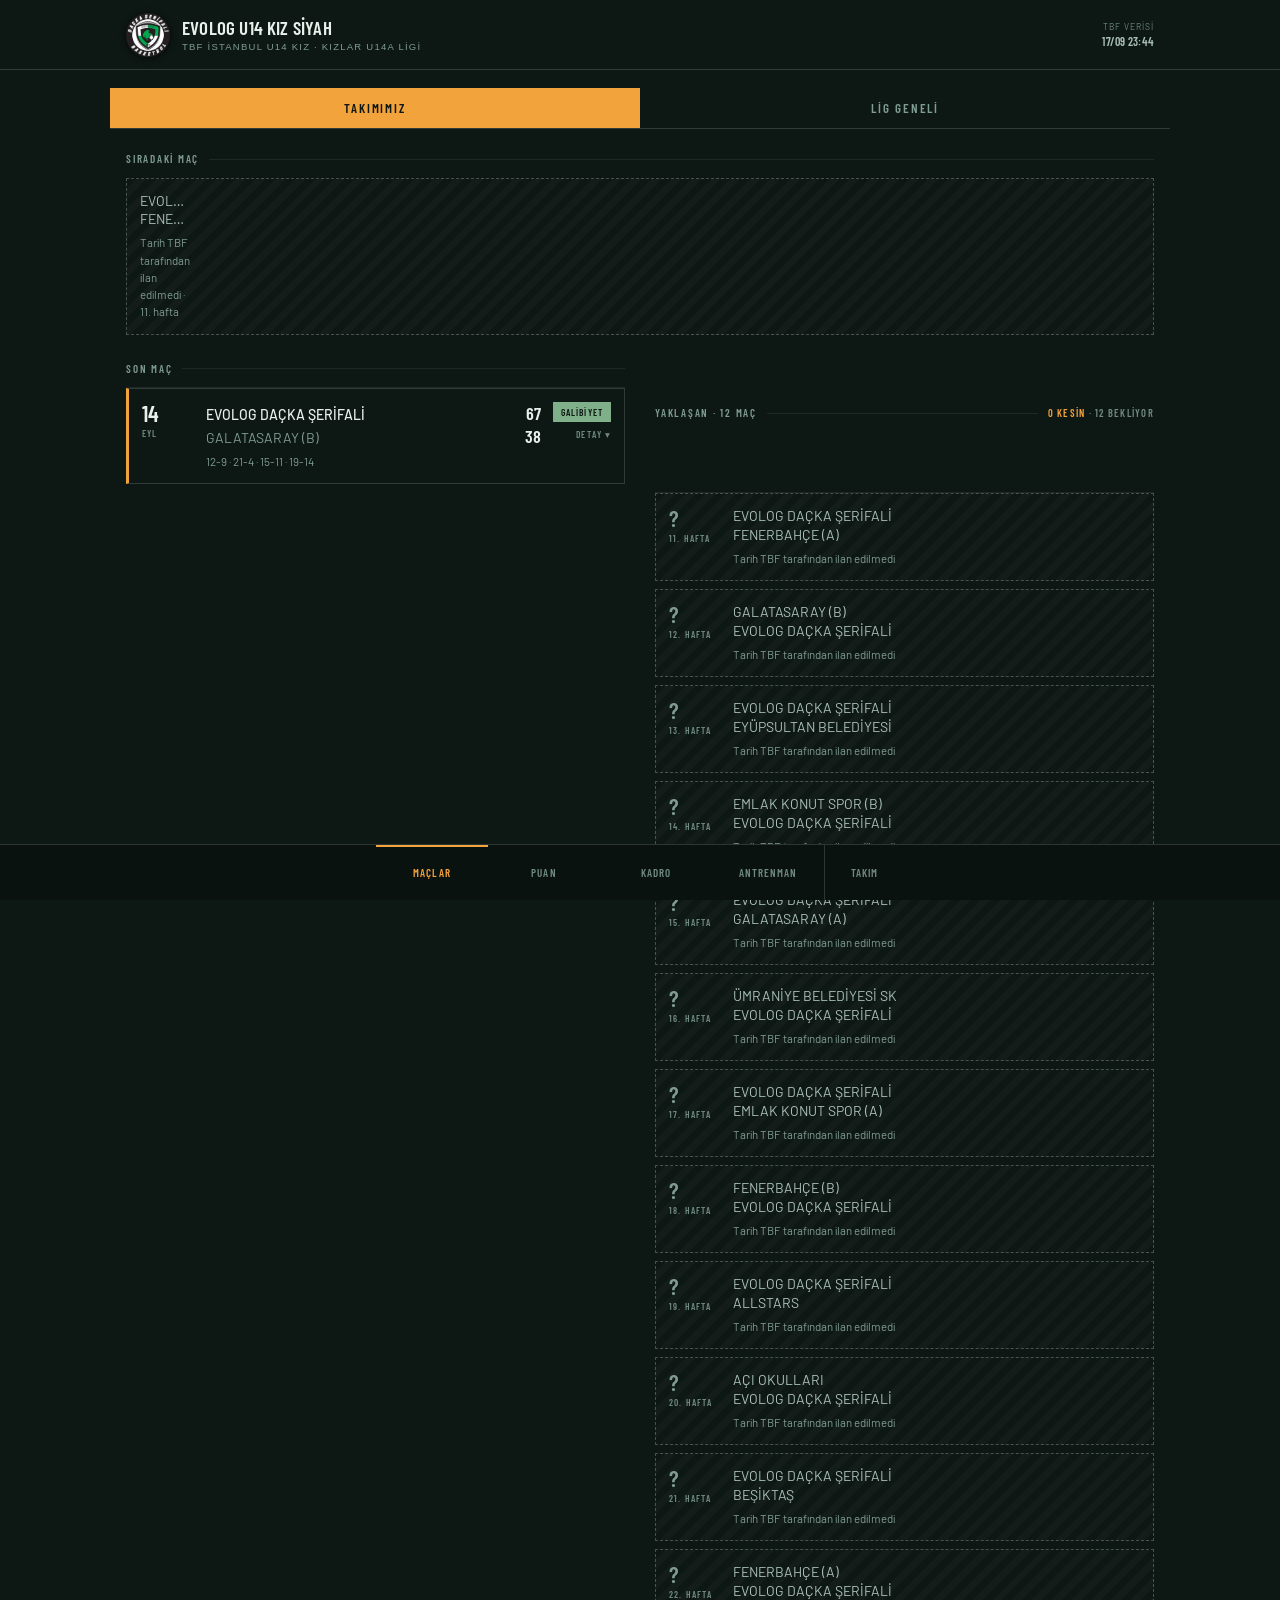
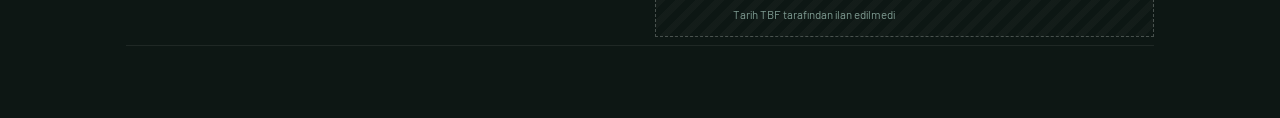
==== demo/index.html @ c8eca2b4 "Tasarim denemesi icin ayri demo kopyasi Yeni stil ana uygulamaya dokunmadan denensin diye /demo/ alt" ====
<!DOCTYPE html>
<html lang="tr">
<head>
<meta charset="UTF-8">
<meta name="robots" content="noindex, nofollow">
  <meta name="viewport" content="width=device-width, initial-scale=1, viewport-fit=cover">
<meta name="theme-color" content="#0f1e1c">
<meta name="description" content="Evolog U14 Kız Siyah Basketbol Takımı — kadro, fikstür, puan durumu ve antrenman programı">
<meta name="apple-mobile-web-app-capable" content="yes">
<meta name="apple-mobile-web-app-status-bar-style" content="black-translucent">
<meta name="apple-mobile-web-app-title" content="Evolog U14 Siyah">
<title>DEMO · Evolog U14 Kız Siyah</title>

<link rel="icon" href="../evolog/icon.svg" type="image/svg+xml">
<link rel="apple-touch-icon" href="../evolog/icon-192.png">
<link rel="preconnect" href="https://fonts.googleapis.com">
<link rel="preconnect" href="https://fonts.gstatic.com" crossorigin>
<link href="https://fonts.googleapis.com/css2?family=Barlow:wght@400;500;700&family=Barlow+Condensed:wght@400;600&display=swap" rel="stylesheet">
<link rel="stylesheet" href="styles.css">
</head>
<body>

<header class="topbar">
  <div class="wrap">
    <button type="button" class="home" id="homeBtn" aria-label="Başa dön">
      <img class="crest" src="../evolog/logo.png" alt="Evolog Şerifali Spor Kulübü" width="44" height="44">
      <span>
        <span class="h1" id="teamName">Evolog U14 Kız Siyah</span>
        <span class="sub" id="leagueLabel">TBF İstanbul U14 Kız</span>
      </span>
    </button>
    <div class="sync" id="syncBox"><span class="dot off"></span>yükleniyor</div>
  </div>
</header>

<main class="wrap">
  <section class="panel" id="panel-maclar" role="tabpanel" aria-labelledby="tab-maclar">
    <div id="matchNotice"></div>
    <div id="iosHint"></div>

    <div class="seg" role="tablist" aria-label="Maç görünümü">
      <button role="tab" id="seg-bizim" data-view="bizim" aria-selected="true">Takımımız</button>
      <button role="tab" id="seg-lig" data-view="lig" aria-selected="false">Lig geneli</button>
    </div>

    <div id="viewOurs">
      <div id="boardSlot"></div>

      <div class="sec" id="lastTitle" hidden></div>
      <div class="sheet" id="lastMatch"></div>

      <div class="sec" id="upcomingTitle"></div>
      <div class="sheet" id="upcomingList"></div>

      <div class="sec" id="prevTitle" hidden></div>
      <div class="sheet" id="playedList"></div>
    </div>

    <div id="viewLeague" hidden>
      <div id="leagueWeeks"></div>
    </div>
  </section>

  <section class="panel" id="panel-puan" role="tabpanel" aria-labelledby="tab-puan" hidden>
    <div id="standingsNotice"></div>
    <h2 class="label" id="standingsTitle" style="display:block;margin:16px 0 4px">Puan durumu</h2>
    <div id="standingsSlot"></div>
  </section>

  <section class="panel" id="panel-kadro" role="tabpanel" aria-labelledby="tab-kadro" hidden>
    <div id="rosterSlot"></div>
    <div class="sec"><span class="label">Teknik kadro</span><i class="hair"></i></div>
    <div id="staffSlot"></div>
  </section>

  <section class="panel" id="panel-antrenman" role="tabpanel" aria-labelledby="tab-antrenman" hidden>
    <div class="weekdays" id="weekStrip"></div>
    <div class="sec" id="weekTitle"></div>
    <div id="sessionsSlot"></div>
    <div id="nextTrainingSlot"></div>
    <div class="sec"><span class="label">Salonlar</span><i class="hair"></i></div>
    <div id="venuesSlot"></div>
  </section>

</main>

<div class="overlay" id="playerSheet" hidden></div>
<div class="overlay" id="ageSheet" hidden></div>

<!-- Antrenor paneli: uygulamanin icinde tam ekran. Icerik ayri bir sayfadan
     (yonetim.html) gelir; sifre kontrolu orada, sunucu tarafinda yapilir. -->
<div class="cpanel" id="coachPanel" hidden>
  <header class="ch">
    <strong id="coachTitle">Antrenör paneli</strong>
    <button class="pclose" id="coachClose" aria-label="Kapat">✕</button>
  </header>
  <div class="ctabs" id="coachTabs"></div>
  <iframe id="coachFrame" title="Antrenör paneli" src="about:blank"></iframe>
</div>

<div class="toast" id="toast" role="status" aria-live="polite" hidden></div>

<nav class="tabbar" role="tablist" aria-label="Bölümler">
  <button role="tab" id="tab-maclar" data-panel="maclar" aria-selected="true" aria-controls="panel-maclar">
    <svg viewBox="0 0 24 24" aria-hidden="true"><circle cx="12" cy="12" r="9"/><path d="M3 12h18M12 3v18M5.6 5.6c3.4 3 3.4 9.8 0 12.8M18.4 5.6c-3.4 3-3.4 9.8 0 12.8"/></svg>
    Maçlar
  </button>
  <button role="tab" id="tab-puan" data-panel="puan" aria-selected="false" aria-controls="panel-puan">
    <svg viewBox="0 0 24 24" aria-hidden="true"><path d="M4 20V10M10 20V4M16 20v-7M22 20H2"/></svg>
    Puan
  </button>
  <button role="tab" id="tab-kadro" data-panel="kadro" aria-selected="false" aria-controls="panel-kadro">
    <svg viewBox="0 0 24 24" aria-hidden="true"><path d="M9 3 4 5.5V10h3v11h10V10h3V5.5L15 3a3 3 0 0 1-6 0Z"/></svg>
    Kadro
  </button>
  <button role="tab" id="tab-antrenman" data-panel="antrenman" aria-selected="false" aria-controls="panel-antrenman">
    <svg viewBox="0 0 24 24" aria-hidden="true"><rect x="3" y="5" width="18" height="16" rx="1"/><path d="M3 10h18M8 3v4M16 3v4"/></svg>
    Antrenman
  </button>
  <button type="button" id="tab-takim" class="agetab" aria-haspopup="dialog" aria-expanded="false"
          aria-label="Takım ve ayarlar">
    <span class="agebadge" id="ageBadge">U14</span>
    Takım
  </button>
</nav>

<script>window.EVOLOG_DATA_PATH = "../data/";</script>
<script src="app.js"></script>
</body>
</html>
---- demo/styles.css ----
/* Evolog U14 Kız — saha kenarı skorbord arayüzü.
   Bilinçli olarak tek temalı: loş salonlarda okunacak, her zeminde aynı durur. */

:root {
  /* Tasarim degiskenleri — design_handoff_evolog_ui/tokens.css ile birebir.
     Eski adlar (--chalk, --ink-2 …) korundu ki markup degismeden gecis olsun. */

  /* Zemin */
  --ink:        #0d1714;   /* ekran zemini */
  --ink-raised: #0f1a17;   /* yarim sayfa / panel / kart */
  --ink-bar:    #0a1210;   /* alt sekme cubugu, kaydet cubugu */
  --ink-2:      #0f1a17;
  --ink-3:      #0f1a17;

  /* Metin */
  --paper:       #e8f0ec;
  --paper-2:     #a9c0b8;
  --muted:       #7f9c92;
  --muted-deep:  #6f8a81;
  --chalk:       #e8f0ec;
  --chalk-dim:   #a9c0b8;
  --chalk-faint: #7f9c92;

  /* Vurgu — sayfada tek bir ise yarar: kesin olan, aktif olan */
  --amber:      #f2a33c;
  --amber-wash: rgba(242,163,60,.14);
  --amber-line: rgba(242,163,60,.55);
  --amber-dim:  rgba(242,163,60,.14);

  /* Durum */
  --win:  #7fb08a;
  --loss: #d9714f;

  /* Cizgi */
  --line:      rgba(232,240,236,.16);
  --line-soft: rgba(232,240,236,.08);
  --line-dash: rgba(232,240,236,.26);
  --hatch: repeating-linear-gradient(135deg,
             transparent 0 7px, rgba(232,240,236,.028) 7px 14px);

  /* Tipografi */
  --display: "Barlow Condensed", "Arial Narrow", system-ui, sans-serif;
  --body:    "Barlow", system-ui, -apple-system, "Segoe UI", sans-serif;

  /* Olcu */
  --gutter:   16px;   /* ekran kenari, istisnasiz */
  --pad-card: 13px;
  --gap-row:  8px;
  --row-h:    44px;   /* dokunulabilir en kucuk yukseklik */
  --radius:   0;
  --edge:     3px;    /* kesin olayin sol amber seridi */
  --rail:     52px;   /* liste satirlarindaki tarih/forma sutunu */
  --tabbar:   56px;
  --safe-b: env(safe-area-inset-bottom, 0px);
  --safe-t: env(safe-area-inset-top, 0px);
}


* { margin: 0; padding: 0; box-sizing: border-box; -webkit-tap-highlight-color: transparent; }
html { -webkit-text-size-adjust: 100%; background: var(--ink); }

body {
  min-height: 100vh;
  background: var(--ink);
  color: var(--chalk);
  font-family: var(--body);
  font-size: 15px;
  line-height: 1.5;
  padding-bottom: calc(var(--tabbar) + var(--safe-b) + 16px);
  overscroll-behavior-y: contain;
}

:focus-visible { outline: 2px solid var(--amber); outline-offset: 2px; border-radius: 0; }

.wrap { max-width: 560px; margin: 0 auto; padding-inline: var(--gutter); }

/* ---------------------------------------------------------- üst bar */
.topbar {
  position: sticky; top: 0; z-index: 20;
  background: var(--ink);
  border-bottom: 1px solid var(--line);
  padding-block: 0;
}
.topbar .wrap {
  display: flex; align-items: center; gap: 12px;
  padding-top: calc(var(--safe-t) + 13px); padding-bottom: 12px;
}
.crest {
  width: 34px; height: 34px; flex: 0 0 34px; border-radius: 0;
  background: none; border: 1px solid rgba(232,240,236,.3);
  object-fit: contain;
}
.topbar h1 {
  font-family: var(--display); font-weight: 600; font-size: 19px;
  letter-spacing: .3px; line-height: 1.05; text-wrap: balance;
}
.topbar .sub {
  font-size: 9.5px; color: var(--muted); letter-spacing: .13em;
  text-transform: uppercase; margin-top: 4px;
  overflow: hidden; text-overflow: ellipsis; white-space: nowrap;
}
.sync {
  margin-left: auto; text-align: right; font-size: 8.5px; color: var(--muted-deep);
  letter-spacing: .12em; line-height: 1.4; white-space: nowrap; text-transform: uppercase;
}
.sync .stamp { font-family: var(--display); font-weight: 600; font-size: 14px;
  letter-spacing: .02em; color: var(--amber); text-transform: none; display: block; }
.sync .dot { display: none; }        /* tasarimda durum noktasi yok, damga yeterli */
.sync .stamp { font-family: var(--display); font-size: 12px; color: var(--chalk-dim); }
.dot { width: 6px; height: 6px; border-radius: 0; display: inline-block; margin-right: 4px; }
.dot.ok { background: var(--win); }
.dot.stale { background: var(--amber); }
.dot.off { background: var(--loss); }

/* ---------------------------------------------------------- genel */
main { padding-top: 18px; }
.panel[hidden] { display: none; }

.eyebrow {
  font-family: var(--display); font-weight: 500;
  font-size: 11px; letter-spacing: 1.6px; text-transform: uppercase;
  color: var(--chalk-faint); margin: 26px 0 10px;
  display: flex; align-items: center; gap: 10px;
}
.eyebrow::after { content: ""; flex: 1; height: 1px; background: var(--line-soft); }
main .panel > .eyebrow:first-of-type { margin-top: 4px; }

.icon { width: 13px; height: 13px; flex: 0 0 13px; stroke: currentColor; fill: none;
        stroke-width: 1.6; stroke-linecap: round; stroke-linejoin: round; vertical-align: -2px; }

.note {
  display: flex; gap: 10px; align-items: flex-start;
  border-left: 2px solid var(--amber); background: var(--amber-dim);
  padding: 11px 13px; font-size: 12.5px; line-height: 1.55;
  color: #f7ddb6; margin-bottom: 16px;
}
.note b { color: var(--amber); font-weight: 700; }
.note.bad { border-left-color: var(--loss); background: rgba(242,105,94,.1); color: #f8cdc9; }
.note.bad b { color: var(--loss); }
.note code { font-size: 11.5px; background: rgba(0,0,0,.28); padding: 1px 4px; border-radius: 0; }

.blank {
  color: var(--chalk-faint); font-size: 13px; padding: 26px 0;
  border-top: 1px solid var(--line-soft); border-bottom: 1px solid var(--line-soft);
  text-align: center;
}

/* ---------------------------------------------------------- skorbord */
.board {
  background: var(--ink-2); border: 1px solid var(--line);
  border-top: 2px solid var(--amber);
  padding: 15px 16px 16px;
}
.board .label {
  font-family: var(--display); font-size: 11px; letter-spacing: 1.7px;
  text-transform: uppercase; color: var(--amber);
}
.board-teams {
  display: grid; grid-template-columns: 1fr auto 1fr; gap: 10px;
  align-items: center; margin: 14px 0 4px;
}
.board-teams .tname {
  font-family: var(--display); font-weight: 600; font-size: 17px;
  line-height: 1.15; text-wrap: balance;
}
.board-teams .trole {
  font-size: 9.5px; letter-spacing: 1.2px; text-transform: uppercase;
  color: var(--chalk-faint); margin-top: 3px;
}
.board-teams .side.right { text-align: right; }
.board-teams .dash {
  font-family: var(--display); color: var(--chalk-faint); font-size: 13px; letter-spacing: 1px;
}
.board-meta {
  display: flex; flex-wrap: wrap; gap: 5px 16px; margin-top: 12px;
  font-size: 12.5px; color: var(--chalk-dim);
  padding-top: 12px; border-top: 1px solid var(--line-soft);
}
.board-meta span { display: inline-flex; align-items: center; gap: 6px; }

.clock { display: grid; grid-template-columns: repeat(4, 1fr); gap: 1px; margin-top: 14px;
         background: var(--line); border: 1px solid var(--line); }
.clock .seg { background: var(--ink); padding: 9px 2px 7px; text-align: center; }
.clock .n {
  font-family: var(--display); font-weight: 600; font-size: 25px; line-height: 1;
  font-variant-numeric: tabular-nums; display: block; color: var(--chalk);
}
.clock .u {
  font-size: 9px; letter-spacing: 1.2px; text-transform: uppercase;
  color: var(--chalk-faint); display: block; margin-top: 4px;
}
.clock.live .n { color: var(--amber); }

/* ---------------------------------------------------------- fikstür çizelgesi */
.sheet { border-top: 1px solid var(--line-soft); }
.fx { border-bottom: 1px solid var(--line-soft); }
.fx.ours { background: linear-gradient(90deg, var(--amber-dim), transparent 70%); box-shadow: inset 2px 0 0 var(--amber); }

.fx-head {
  display: grid; grid-template-columns: var(--rail) minmax(0, 1fr) auto;
  gap: 12px; align-items: start; width: 100%;
  background: none; border: 0; color: inherit; font: inherit; text-align: left;
  padding: 13px 4px 13px 0; cursor: pointer;
}
.fx-head[disabled] { cursor: default; }
.fx.ours .fx-head { padding-left: 10px; }

.fx-when { padding-top: 1px; }
.fx-when .dd {
  font-family: var(--display); font-weight: 600; font-size: 22px; line-height: 1;
  display: block; font-variant-numeric: tabular-nums;
}
.fx-when .mm {
  font-family: var(--display); font-size: 10px; letter-spacing: 1.4px;
  text-transform: uppercase; color: var(--chalk-faint); display: block; margin-top: 2px;
}
.fx-when .hh {
  font-size: 11.5px; color: var(--chalk-dim); display: block; margin-top: 5px;
  font-variant-numeric: tabular-nums;
}

.fx-team {
  display: flex; justify-content: space-between; align-items: baseline; gap: 10px;
  padding: 1px 0;
}
.fx-team .nm { overflow: hidden; text-overflow: ellipsis; white-space: nowrap; font-size: 14.5px; }
.fx-team .sc {
  font-family: var(--display); font-weight: 600; font-size: 17px;
  font-variant-numeric: tabular-nums; color: var(--chalk-dim);
}
.fx-team.won .nm { font-weight: 700; }
.fx-team.won .sc { color: var(--chalk); }
.fx-team.lost .nm, .fx-team.lost .sc { color: var(--chalk-faint); }
.fx-sub {
  font-size: 11.5px; color: var(--chalk-faint); margin-top: 6px;
  display: flex; align-items: center; gap: 6px; min-width: 0;
}
.fx-sub span { overflow: hidden; text-overflow: ellipsis; white-space: nowrap; min-width: 0; }

.tag {
  font-family: var(--display); font-size: 10px; letter-spacing: 1.1px;
  text-transform: uppercase; padding: 3px 7px; white-space: nowrap;
  border: 1px solid currentColor; display: inline-block;
}
.tag.w { color: var(--win); }
.tag.l { color: var(--loss); }
.tag.s { color: var(--chalk-faint); }
.caret { font-size: 10px; color: var(--chalk-faint); margin-top: 6px; text-align: right; }

/* maç detayı */
.fx-body { padding: 0 0 16px var(--rail); margin-left: 12px; }
.fx.ours .fx-body { padding-left: calc(var(--rail) + 10px); }
.periods { display: grid; grid-auto-flow: column; gap: 1px; background: var(--line);
           border: 1px solid var(--line); margin-bottom: 16px; }
.periods .p { background: var(--ink-2); padding: 7px 2px; text-align: center; }
.periods .pn { font-size: 9px; letter-spacing: 1px; color: var(--chalk-faint);
               display: block; text-transform: uppercase; }
.periods .ps { font-family: var(--display); font-size: 14px; font-variant-numeric: tabular-nums;
               display: block; margin-top: 2px; }

.box-title {
  font-family: var(--display); font-size: 11px; letter-spacing: 1.4px;
  text-transform: uppercase; color: var(--chalk-dim); margin-bottom: 7px;
}
.scroll { overflow-x: auto; -webkit-overflow-scrolling: touch; overscroll-behavior-x: contain;
  scrollbar-width: thin; scrollbar-color: var(--line) transparent; }
.scroll::-webkit-scrollbar { height: 6px; }
.scroll::-webkit-scrollbar-thumb { background: var(--line); border-radius: 0; }
.scroll::-webkit-scrollbar-track { background: transparent; }
table.box { width: 100%; border-collapse: collapse; font-size: 12.5px; }
table.box th {
  font-family: var(--display); font-size: 10px; letter-spacing: .8px; font-weight: 500;
  color: var(--chalk-faint); text-transform: uppercase;
  padding: 0 6px 6px; border-bottom: 1px solid var(--line); text-align: right;
}
table.box td { padding: 7px 6px; text-align: right; font-variant-numeric: tabular-nums;
               border-bottom: 1px solid var(--line-soft); white-space: nowrap; }
table.box th:first-child, table.box td:first-child { text-align: left; padding-left: 0;
  font-family: var(--display); font-size: 14px; color: var(--chalk-dim); width: 24px; }
table.box th:nth-child(2), table.box td:nth-child(2) { text-align: left; }
table.box td.pts { color: var(--amber); font-weight: 700; }
table.box + .box-title { margin-top: 18px; }

/* ---------------------------------------------------------- puan durumu */
table.tbl { width: 100%; border-collapse: collapse; font-size: 13.5px; }
table.tbl th {
  font-family: var(--display); font-size: 10px; letter-spacing: .9px; font-weight: 500;
  text-transform: uppercase; color: var(--chalk-faint);
  padding: 0 4px 8px; text-align: right; border-bottom: 1px solid var(--line);
}
table.tbl td { padding: 11px 4px; text-align: right; font-variant-numeric: tabular-nums;
               border-bottom: 1px solid var(--line-soft); }
table.tbl th:first-child, table.tbl td:first-child {
  text-align: left; width: 20px; padding-left: 0;
  font-family: var(--display); color: var(--chalk-faint);
}
table.tbl th:nth-child(2), table.tbl td:nth-child(2) {
  text-align: left; max-width: 40vw; overflow: hidden;
  text-overflow: ellipsis; white-space: nowrap;
}
table.tbl td:last-child { font-family: var(--display); font-size: 15px; padding-right: 0; }
table.tbl th:last-child { padding-right: 0; }
table.tbl tr.ours td { background: var(--amber-dim); font-weight: 700; }
table.tbl tr.ours td:first-child {
  box-shadow: inset 2px 0 0 var(--amber); color: var(--amber); padding-left: 9px;
}
table.tbl tr.ours td:last-child { color: var(--amber); }
.key { font-size: 11px; color: var(--chalk-faint); margin-top: 12px; line-height: 1.7; }

/* ---------------------------------------------------------- takım kağıdı */
.sheet .pl {
  display: grid; grid-template-columns: var(--rail) minmax(0, 1fr) auto;
  gap: 12px; align-items: center; padding: 12px 0;
  border-bottom: 1px solid var(--line-soft);
}
.sheet .ss {
  display: grid; grid-template-columns: minmax(0, 1fr) auto;
  gap: 12px; align-items: center; padding: 13px 0;
  border-bottom: 1px solid var(--line-soft);
}
.pl .no {
  font-family: var(--display); font-weight: 600; font-size: 24px;
  color: var(--amber); font-variant-numeric: tabular-nums; line-height: 1;
}
.pl .nm { font-size: 15px; }
.pl .meta { font-size: 11.5px; color: var(--chalk-faint); margin-top: 2px; }
.pl .yr { font-family: var(--display); font-size: 12px; color: var(--chalk-faint);
          letter-spacing: .5px; }

.ss .role { font-size: 10px; letter-spacing: 1.1px; text-transform: uppercase;
            color: var(--chalk-faint); font-family: var(--display); }
.ss .nm { font-size: 14.5px; margin-top: 2px; }
.ss a { color: var(--amber); text-decoration: none; font-family: var(--display);
        font-size: 11px; letter-spacing: 1.1px; text-transform: uppercase;
        border: 1px solid var(--amber); padding: 4px 9px; }

/* ---------------------------------------------------------- antrenman */
.ts { border-bottom: 1px solid var(--line-soft); display: grid;
      grid-template-columns: 74px minmax(0, 1fr); gap: 12px; padding: 13px 0; }
.ts > div { min-width: 0; }
.ts.today { background: linear-gradient(90deg, var(--amber-dim), transparent 70%);
            box-shadow: inset 2px 0 0 var(--amber); padding-left: 10px; }
.ts .dy { font-family: var(--display); font-size: 12.5px; letter-spacing: .4px;
          line-height: 1.2; color: var(--chalk-dim); }
.ts.today .dy { color: var(--amber); }
.ts .now { font-family: var(--display); font-size: 9.5px; letter-spacing: 1.2px;
           color: var(--amber); display: block; margin-top: 3px; }
.ts .tt { font-family: var(--display); font-weight: 500; font-size: 16px; letter-spacing: .2px; }
.ts .hr { font-size: 13px; color: var(--chalk); font-variant-numeric: tabular-nums; margin-top: 3px; }
.ts .wh { font-size: 11.5px; color: var(--chalk-faint); margin-top: 4px;
          display: flex; align-items: center; gap: 6px; flex-wrap: wrap; }
.ts .wh a { color: var(--amber); text-decoration: none; }

.venue { padding: 13px 0; border-bottom: 1px solid var(--line-soft); }
.venue .vn { font-family: var(--display); font-weight: 500; font-size: 15.5px; }
.venue .va { font-size: 12.5px; color: var(--chalk-faint); margin-top: 3px; }
.venue a { color: var(--amber); text-decoration: none; font-size: 12px;
           font-family: var(--display); letter-spacing: 1px; text-transform: uppercase;
           display: inline-block; margin-top: 7px; }

/* ---------------------------------------------------------- sekmeler */
.tabbar {
  position: fixed; left: 0; right: 0; bottom: 0; z-index: 30;
  height: calc(var(--tabbar) + var(--safe-b)); padding-bottom: var(--safe-b);
  display: grid; grid-template-columns: repeat(4, 1fr) 4.6rem;
  background: var(--ink-2); border-top: 1px solid var(--line);
}
/* Yas secici: cubugun sag ucunda, ayirici cizgiyle ayrilmis. */
.tabbar .agetab { border-left: 1px solid var(--line); }
.tabbar .agetab[aria-expanded="true"] { color: var(--amber); }
.agebadge {
  font-family: var(--display); font-size: 13px; font-weight: 600; letter-spacing: .5px;
  line-height: 1; color: var(--chalk); border: 1px solid var(--line);
  border-radius: 0; padding: 4px 9px; background: var(--ink-3);
}
.tabbar .agetab[aria-expanded="true"] .agebadge,
.tabbar .agetab:hover .agebadge { color: var(--amber); border-color: var(--amber); }
.tabbar button {
  background: none; border: 0; color: var(--muted-deep); font-family: var(--display);
  font-weight: 600; font-size: 11px; letter-spacing: .1em; text-transform: uppercase;
  display: flex; flex-direction: column; align-items: center; justify-content: center;
  gap: 5px; cursor: pointer; padding: 0; position: relative;
}
.tabbar button svg { display: none; }   /* tasarim: yalnizca etiket */
.tabbar button[aria-selected="true"] { color: var(--amber); }
.tabbar button[aria-selected="true"]::before {
  content: ""; position: absolute; top: 0; left: 0; right: 0; height: 2px; background: var(--amber);
}

footer { color: var(--chalk-faint); font-size: 11px; line-height: 1.75;
         padding: 26px 0 6px; border-top: 1px solid var(--line-soft); margin-top: 26px; }

@media (min-width: 560px) {
  .sheet .pl { grid-template-columns: var(--rail) minmax(0, 1fr) auto; }
}

@media (prefers-reduced-motion: reduce) {
  * { animation: none !important; transition: none !important; }
}

/* --- otomatik tazeleme bildirimi ------------------------------------- */
.toast{
  position:fixed; left:50%; bottom:calc(var(--tabbar) + var(--safe-b) + 14px);
  transform:translate(-50%, 12px);
  max-width:min(92vw, 30rem); padding:.7rem 1.05rem;
  background:var(--amber); color:#14110b;
  font-family:var(--body); font-size:.86rem; font-weight:700;
  letter-spacing:.01em; border-radius: 0;
  box-shadow:0 10px 30px rgb(0 0 0 / .45);
  opacity:0; pointer-events:none; z-index:60;
  transition:opacity .28s ease, transform .28s ease;
}
.toast.show{ opacity:1; transform:translate(-50%, 0); }
@media (prefers-reduced-motion:reduce){ .toast{ transition:none; } }

.adminlink{ margin:1.8rem 0 0; text-align:center; }
.adminlink a{ color:var(--chalk-faint); font-size:.78rem; letter-spacing:.04em; text-decoration:none;
  border-bottom:1px dotted var(--line); padding-bottom:1px; }
.adminlink a:hover{ color:var(--amber); border-color:var(--amber); }

/* ------------------------------------------- dar ekranda tablolar yana kayar
   Telefonda 9 sütun sıkışıp okunmaz hale geliyordu. Tabloya alt sınır genişlik
   verip kaydırılabilir yaptık; sıra ve takım sütunu sabit kalır ki hangi satıra
   baktığınız kaybolmasın. */
@media (max-width: 620px) {
  table.tbl { min-width: 31rem; }
  table.box { min-width: 33rem; }

  table.tbl th:nth-child(2), table.tbl td:nth-child(2) { max-width: 9.5rem; }

  table.tbl th:first-child,  table.tbl td:first-child,
  table.tbl th:nth-child(2), table.tbl td:nth-child(2) {
    position: sticky; background: var(--ink); z-index: 2;
  }
  table.tbl th:first-child,  table.tbl td:first-child  { left: 0; }
  table.tbl th:nth-child(2), table.tbl td:nth-child(2) { left: 20px; }

  /* Sabit sütunların bittiği yer belli olsun. */
  table.tbl th:nth-child(2)::after, table.tbl td:nth-child(2)::after {
    content: ""; position: absolute; inset: 0 0 0 auto; width: 1px; background: var(--line);
  }

  /* Sabit hücre saydam olamaz: kendi satırımızın vurgusu düz renge çevrildi. */
  table.tbl tr.ours td:first-child, table.tbl tr.ours td:nth-child(2) { background: #2c2f20; }
}

.swipe-hint { display: none; }
@media (max-width: 620px) {
  .swipe-hint { display: block; font-size: 11px; color: var(--chalk-faint); margin-top: 8px; }
}

/* ------------------------------------------------------- takım logoları */
.tm { display: inline-flex; align-items: center; gap: 8px; min-width: 0; }
.tm > span { overflow: hidden; text-overflow: ellipsis; white-space: nowrap; }
img.lg { width: 22px; height: 22px; object-fit: contain; flex: 0 0 auto;
  filter: drop-shadow(0 1px 2px rgb(0 0 0 / .5)); }
img.lg.big { width: 46px; height: 46px; margin-bottom: 8px; }
.fx-team .nm .tm { gap: 7px; }
.fx-team .nm img.lg { width: 19px; height: 19px; }

/* --------------------------------------------------- antrenman programı
   Salonda/serviste telefona bakılarak okunuyor: saat, gün ve salon iri ve
   kontrastlı. Aynı güne düşen birden fazla seans tek başlık altında. */
.tday { border: 1px solid var(--line-soft); border-radius: 0;
  background: var(--ink-2); margin-bottom: 12px; overflow: hidden; }
.tday.today { border-color: var(--amber); box-shadow: 0 0 0 1px var(--amber-dim); }

.tday-h { display: flex; align-items: baseline; gap: 10px;
  padding: 12px 14px; background: var(--ink-3); border-bottom: 1px solid var(--line-soft); }
.tday-n { font-family: var(--display); font-size: 19px; font-weight: 600;
  letter-spacing: .04em; text-transform: uppercase; color: var(--chalk); }
.tday-d { font-family: var(--display); font-size: 14px; color: var(--chalk-dim);
  letter-spacing: .06em; }
.tday-h .now { margin-left: auto; font-family: var(--display); font-size: 10px;
  letter-spacing: .14em; background: var(--amber); color: #14110b;
  padding: 3px 9px; border-radius: 0; }

.tslot { display: grid; grid-template-columns: 5.4rem minmax(0, 1fr);
  gap: 14px; padding: 14px 14px 14px 11px; border-top: 1px solid var(--line-soft);
  border-left: 3px solid var(--venue, var(--amber)); }
.tslot:first-of-type { border-top: 0; }
.tslot-t { font-family: var(--display); font-size: 27px; font-weight: 500;
  line-height: 1; color: var(--amber); font-variant-numeric: tabular-nums; }
.tslot-e { display: block; font-size: 14px; color: var(--chalk-faint); margin-top: 5px; }
.tslot-e::before { content: "→ "; }
.tslot-x { font-family: var(--display); font-size: 17px; letter-spacing: .03em;
  color: var(--chalk); margin-bottom: 5px; }
.tslot-v { display: flex; align-items: center; gap: 6px; flex-wrap: wrap;
  font-size: 15px; color: var(--chalk-dim); }
/* Salon adı kendi renginde bir rozet: hangi salon olduğu okumadan anlaşılsın. */
.vchip { font-family: var(--display); font-size: 14px; letter-spacing: .05em;
  text-transform: uppercase; color: var(--venue, var(--amber));
  border: 1px solid color-mix(in srgb, var(--venue, #f2a03d) 45%, transparent);
  background: color-mix(in srgb, var(--venue, #f2a03d) 13%, transparent);
  padding: 3px 10px; border-radius: 0; }
@supports not (color: color-mix(in srgb, red 50%, blue)) {
  .vchip { border-color: var(--line); background: var(--ink-3); }
}
.tslot-v a { color: var(--amber); font-size: 13px; text-decoration: none;
  border-bottom: 1px solid transparent; }
.tslot-v a:hover { border-color: var(--amber); }
.tslot-c { font-size: 13px; color: var(--chalk-faint); margin-top: 4px; }

@media (max-width: 380px) {
  .tslot { grid-template-columns: 4.6rem minmax(0, 1fr); gap: 11px; padding: 12px; }
  .tslot-t { font-size: 23px; }
}

/* yönetim ekranı: salon renk örneği */
.swatch { width: 14px; height: 14px; border-radius: 0; flex: 0 0 auto;
  border: 1px solid rgb(255 255 255 / .25); display: inline-block; }
.colorrow { display: flex; align-items: center; gap: .6rem; }
.colorrow span { font-size: .78rem; letter-spacing: .1em; text-transform: uppercase;
  color: var(--chalk-faint); }
.colorrow input[type=color] { width: 3.2rem; height: 2rem; padding: 2px; }

/* Başlıktaki kulüp arması (TBF'deki resmî logo). */
img.crest { width: 44px; height: 44px; object-fit: contain; border-radius: 0;
  background: none; border: 0; padding: 0; flex: 0 0 auto;
  filter: drop-shadow(0 1px 3px rgb(0 0 0 / .6)); }

/* ===================================================== oyuncu profili ===== */
/* Kadro satırı artık bir düğme: profil açar. */
.sheet button.pl { width: 100%; background: none; border: 0; border-bottom: 1px solid var(--line-soft);
  color: inherit; font: inherit; text-align: left; cursor: default; }
.sheet button.pl.has { cursor: pointer; }
.sheet button.pl.has:hover .nm { color: var(--amber); }
.sheet button.pl.has:focus-visible { outline: 2px solid var(--amber); outline-offset: -2px; }
.yr.avgpts { text-align: right; line-height: 1.15; }
.yr.avgpts b { display: block; font-family: var(--display); font-size: 19px; color: var(--amber); }
.yr.avgpts span { font-size: 10px; letter-spacing: .08em; text-transform: uppercase; color: var(--chalk-faint); }

body.locked { overflow: hidden; }
.overlay { position: fixed; inset: 0; background: rgb(4 10 9 / .72);
  backdrop-filter: blur(2px); z-index: 80; display: flex; align-items: flex-end; }
/* hidden özniteliği display:flex tarafından ezilmesin. */
[hidden] { display: none !important; }
@media (min-width: 640px) { .overlay { align-items: center; justify-content: center; } }

.psheet { background: var(--ink); width: 100%; max-height: 88vh; overflow-y: auto;
  border-top: 1px solid var(--line); border-radius: 0;
  padding-bottom: calc(18px + env(safe-area-inset-bottom, 0px)); }
@media (min-width: 640px) {
  .psheet { max-width: 38rem; border-radius: 0; border: 1px solid var(--line); }
}

.ph { display: grid; grid-template-columns: auto minmax(0, 1fr) auto; gap: 14px;
  align-items: center; padding: 18px var(--gutter) 14px;
  border-bottom: 1px solid var(--line); position: sticky; top: 0; background: var(--ink); z-index: 2; }
.ph h2 { font-family: var(--display); font-size: 20px; font-weight: 500; letter-spacing: .03em; margin: 0; }
.pno { font-family: var(--display); font-size: 30px; color: var(--amber); line-height: 1;
  min-width: 1.6rem; text-align: center; }
.pmeta { font-size: 12.5px; color: var(--chalk-dim); margin-top: 3px; }
.pclose { background: none; border: 1px solid var(--line); color: var(--chalk-dim);
  width: 34px; height: 34px; border-radius: 0; font-size: 15px; cursor: pointer; }
.pclose:hover { color: var(--amber); border-color: var(--amber); }
.pbody { padding: 16px var(--gutter) 0; }
.pbody .eyebrow { margin-top: 22px; }

/* Sezon özeti: rakam başrolde, grafik değil. */
.tiles { display: grid; grid-template-columns: repeat(3, minmax(0, 1fr)); gap: 8px; }
@media (max-width: 400px) { .tiles { grid-template-columns: repeat(2, minmax(0, 1fr)); } }
.tile { background: var(--ink-2); border: 1px solid var(--line-soft); border-radius: 0;
  padding: 12px 10px; }
.tv { font-family: var(--display); font-size: 25px; line-height: 1; color: var(--chalk);
  font-variant-numeric: tabular-nums; }
.tl { font-size: 10.5px; letter-spacing: .1em; text-transform: uppercase;
  color: var(--chalk-faint); margin-top: 6px; }
.ts2 { font-size: 11.5px; color: var(--chalk-dim); margin-top: 3px; }

/* Maç dökümü: sayı sütununda satır içi büyüklük çubuğu (tek renk, tek ölçek). */
table.mlog td.barcell { position: relative; }
table.mlog td.barcell .bar { position: absolute; left: 0; top: 50%; transform: translateY(-50%);
  height: 17px; background: var(--amber-dim); border-radius: 0;
  border-left: 2px solid var(--amber); }
table.mlog td.barcell b { position: relative; font-family: var(--display); font-size: 15px;
  color: var(--amber); }
table.mlog td.mw { text-align: left; color: var(--chalk-faint); font-family: var(--display); }
table.mlog td.mo { text-align: left; white-space: nowrap; }
table.mlog td.mo span { display: inline-block; width: 6px; height: 6px; border-radius: 0;
  margin-right: 7px; vertical-align: middle; }
table.mlog td.mo span.w { background: var(--win); }
table.mlog td.mo span.l { background: var(--loss); }

/* ====================================================== lig geneli ======= */
.seg { display: grid; grid-template-columns: 1fr 1fr; gap: 0; padding: 0;
  background: none; border: 0; border-bottom: 1px solid var(--line);
  margin: 0 calc(var(--gutter) * -1) 4px; }
.seg button { background: none; border: 0; color: var(--muted); cursor: pointer;
  font-family: var(--display); font-weight: 600; font-size: 13px; letter-spacing: .14em;
  text-transform: uppercase; padding: 11px 6px; min-height: 40px; }
.seg button[aria-selected="true"] { background: var(--amber); color: var(--ink); }

.wk { border: 1px solid var(--line-soft); border-radius: 0; margin-bottom: 8px;
  background: var(--ink-2); overflow: hidden; }
.wk-h { width: 100%; display: flex; align-items: center; gap: 10px; background: none;
  border: 0; color: inherit; cursor: pointer; padding: 12px 14px; text-align: left; }
.wk-h:focus-visible { outline: 2px solid var(--amber); outline-offset: -2px; }
.wk-n { font-family: var(--display); font-size: 15px; letter-spacing: .05em;
  text-transform: uppercase; }
.wk-s { font-size: 11.5px; color: var(--chalk-faint); margin-left: auto; }
.wk-h .caret { color: var(--chalk-faint); font-size: 12px; }

.lm { display: grid; grid-template-columns: 4.1rem minmax(0, 1fr); gap: 12px;
  padding: 11px 14px; border-top: 1px solid var(--line-soft); }
.lm.ours { background: var(--amber-dim); box-shadow: inset 3px 0 0 var(--amber); }
.lm-d { font-family: var(--display); font-size: 13.5px; color: var(--chalk-dim);
  line-height: 1.35; }
.lm-d span { display: block; font-size: 11.5px; color: var(--chalk-faint); }
.lm-t { display: flex; align-items: center; gap: 8px; padding: 2px 0; min-width: 0; }
.lm-t .tm { flex: 1 1 auto; font-size: 13.5px; }
.lm-t.won { color: var(--chalk); font-weight: 700; }
.lm-t.lost { color: var(--chalk-faint); }
.lm-s { font-family: var(--display); font-size: 16px; font-variant-numeric: tabular-nums;
  flex: 0 0 auto; min-width: 1.5rem; text-align: right; }
.lm-v { display: flex; align-items: center; gap: 5px; font-size: 11.5px;
  color: var(--chalk-faint); margin-top: 4px; }
.lm-v .icon { width: 12px; height: 12px; flex: 0 0 auto; }
.lm-v span { overflow: hidden; text-overflow: ellipsis; white-space: nowrap; }

/* ------------------------------------------------------------- bildirim */
.pushrow { display: flex; align-items: center; gap: 12px; margin: 0 0 14px;
  padding: 12px 14px; background: var(--ink-2); border: 1px solid var(--line-soft);
  border-radius: 0; }
.pushrow.on { border-color: var(--win); }
.pushrow b { display: block; font-family: var(--display); font-size: 14px;
  letter-spacing: .04em; color: var(--chalk); }
.pushrow span { display: block; font-size: 12px; color: var(--chalk-dim); margin-top: 2px; }
.pushrow button { margin-left: auto; flex: 0 0 auto; background: var(--amber);
  color: #14110b; border: 0; border-radius: 0; padding: 8px 18px; cursor: pointer;
  font-family: var(--display); font-size: 12px; letter-spacing: .1em; text-transform: uppercase; }
.pushrow.on button { background: transparent; color: var(--chalk-dim); border: 1px solid var(--line); }
.pushrow button:disabled { opacity: .5; cursor: default; }

/* Son oynanan maç: listede öne çıksın ama detayı kapalı başlar. */
.fx.hot { border: 1px solid var(--amber); border-radius: 0; background: var(--ink-2); }
.fx.hot .fx-head { padding-left: 12px; padding-right: 12px; }


/* ---------------------------------------------- takım / ayarlar sayfası */
.ph.sh { grid-template-columns: minmax(0, 1fr) auto; }

.slist { border-top: 1px solid var(--line-soft); margin-bottom: 18px; }
.srow {
  width: 100%; display: flex; align-items: center; justify-content: space-between;
  gap: 12px; padding: 14px 2px; background: none; border: 0;
  border-bottom: 1px solid var(--line-soft); color: var(--chalk);
  font-family: var(--body); font-size: 15px; text-align: left; cursor: pointer;
}
.srow.flat { cursor: default; }
.srow.link { text-decoration: none; }
.srow:disabled { opacity: .5; cursor: progress; }
.srow .dim { color: var(--chalk-dim); font-size: 13.5px; }
.srow.pick.on { color: var(--amber); }
.srow .tick { color: var(--amber); font-size: 15px; min-width: 1rem; text-align: right; }
.shint { color: var(--chalk-dim); font-size: 12.5px; line-height: 1.6; margin: 10px 2px 0; }

/* Anahtar: iOS'taki gibi kaydiran dugme. */
.srow .sw {
  flex: 0 0 auto; width: 44px; height: 26px; border-radius: 0;
  background: var(--ink-3); border: 1px solid var(--line); position: relative;
  transition: background .18s ease, border-color .18s ease;
}
.srow .sw::after {
  content: ""; position: absolute; top: 2px; left: 2px; width: 20px; height: 20px;
  border-radius: 0; background: var(--chalk-dim); transition: transform .18s ease, background .18s ease;
}
.srow.tgl.on .sw { background: var(--amber-dim); border-color: var(--amber); }
.srow.tgl.on .sw::after { transform: translateX(18px); background: var(--amber); }

/* iOS uyarısını kapatma düğmesi */
.note .hintx {
  flex: 0 0 auto; align-self: flex-start; background: none; border: 0;
  color: var(--chalk-faint); font-size: 14px; line-height: 1; cursor: pointer;
  padding: 2px 0 2px 10px;
}
.note .hintx:hover { color: var(--amber); }

/* Yeni veri geldiğinde: mesaj yok, üst bardaki saat kısaca vurgulanır. */
@keyframes syncpulse {
  0%   { color: var(--amber); }
  100% { color: inherit; }
}
.sync.pulse .stamp { animation: syncpulse 1.6s ease-out; }

/* ------------------------------------------------- tablet ve geniş ekran */
@media (min-width: 768px) {
  .wrap { max-width: 900px; }
  .tabbar {
    grid-template-columns: repeat(4, minmax(0, 7rem)) 5rem;
    justify-content: center; gap: 0;
  }
  .tabbar button { font-size: 11px; }
  table.tbl, table.box { min-width: 0; }
}

@media (min-width: 1024px) {
  .wrap { max-width: 1060px; }
  /* Maçlar ve puan durumu yan yana sığar: tek sütunluk dar şerit kalmasın. */
  #viewOurs { display: grid; grid-template-columns: minmax(0, 1fr) minmax(0, 1fr);
              gap: 0 30px; align-items: start; }
  #viewOurs > #boardSlot { grid-column: 1 / -1; }
  #viewOurs > #lastTitle, #viewOurs > #lastMatch { grid-column: 1; }
  #viewOurs > #upcomingTitle, #viewOurs > #upcomingList { grid-column: 2; }
  #viewOurs > #prevTitle, #viewOurs > #playedList { grid-column: 1 / -1; }
  #panel-kadro { display: grid; grid-template-columns: minmax(0, 1.6fr) minmax(0, 1fr);
                 gap: 0 30px; align-items: start; }
  #panel-kadro > h2:first-child, #panel-kadro > #rosterSlot { grid-column: 1; }
}

/* ---------- Kesinleşmemiş tarih / değişiklik ---------- */
/* TBF ilan edilmemiş maçlar için üretilmiş dolgu tarih dönüyor. Bunları
   kesin günmüş gibi göstermek veliyi yanlış güne götürür; ayrı gösteriyoruz. */
.fx-when.tbd .dd { color: var(--chalk-faint); }
.fx-when.tbd .mm,
.fx-when.tbd .hh { color: var(--chalk-faint); letter-spacing: .6px; }

.fx-flag {
  font-family: var(--display); font-size: 10.5px; letter-spacing: .7px;
  text-transform: uppercase; color: var(--chalk-faint);
  margin-top: 5px; display: flex; align-items: center; gap: 6px;
}
.fx-flag::before {
  content: ""; width: 5px; height: 5px; flex: 0 0 5px;
  background: var(--chalk-faint); border-radius: 0;
}
.fx-flag.chg { color: var(--amber); }
.fx-flag.chg::before { background: var(--amber); }

.board-meta .tbd { color: var(--chalk-dim); }
.board-chg {
  margin-top: 10px; padding: 8px 10px;
  border-left: 2px solid var(--amber); background: var(--amber-dim);
  font-size: 12px; color: #f7ddb6;
}

.fx-when.tbd { display: grid; place-items: center; padding-top: 6px; }
.fx-when.tbd .dd { font-size: 26px; color: var(--chalk-faint); }


/* --- antrenor paneli ------------------------------------------------ */
/* Uygulamanin icinde tam ekran acilir; icerigi ayri bir sayfa doldurur,
   boylece antrenman editoru tek yerde durur (iki kopya bakim demek). */
.cpanel { position: fixed; inset: 0; z-index: 70; background: var(--ink);
  display: flex; flex-direction: column; }
.cpanel[hidden] { display: none; }
.cpanel .ch { display: flex; align-items: center; gap: 10px; padding: 10px var(--gutter);
  padding-top: calc(10px + env(safe-area-inset-top, 0px));
  background: var(--ink-2); border-bottom: 1px solid var(--line); }
.cpanel .ch strong { font-family: var(--display); font-size: 15px; letter-spacing: .08em;
  text-transform: uppercase; white-space: nowrap; overflow: hidden; text-overflow: ellipsis; }
.cpanel .ch .pclose { margin-left: auto; }
.cpanel .ctabs { display: flex; gap: 6px; padding: 8px var(--gutter);
  background: var(--ink-2); border-bottom: 1px solid var(--line);
  overflow-x: auto; -webkit-overflow-scrolling: touch; scrollbar-width: none; }
.cpanel .ctabs::-webkit-scrollbar { display: none; }
.cpanel .ctabs:empty { display: none; }
.cpanel .ctabs button { flex: 0 0 auto; }
.cpanel .ctabs button { background: none; border: 1px solid var(--line); color: var(--chalk-dim);
  border-radius: 0; padding: 6px 14px; font-family: var(--display); font-size: 12px;
  letter-spacing: .08em; text-transform: uppercase; cursor: pointer; }
.cpanel .ctabs button[aria-pressed="true"] { background: var(--amber); color: #14110b;
  border-color: var(--amber); }
.cpanel .pclose { margin-left: 4px; }
.cpanel iframe { flex: 1; width: 100%; border: 0; background: var(--ink); }


/* Basliktaki logo+ad artik bir dugme: her ekrandan basa donmenin en kisa yolu
   (telefonda geri tusu uygulamadan cikariyor). */
.topbar .home { display: flex; align-items: center; gap: 12px; background: none; border: 0;
  padding: 0; margin: 0; color: inherit; text-align: left; cursor: pointer; flex: 1; min-width: 0; }
.topbar .home > span { min-width: 0; }
.topbar .home .h1 { display: block; font-family: var(--display); font-size: 19px; font-weight: 600;
  letter-spacing: .02em; color: var(--chalk); line-height: 1.15; }
.topbar .home:active { opacity: .7; }

/* Ayar satirlarinin altindaki aciklama: durum tek bakista okunsun. */
.srow .sdesc { display: block; color: var(--chalk-faint); font-size: 12.5px; margin-top: 3px; }
.srow.tgl.on .sdesc { color: var(--amber); }

/* Antrenore ozel not (oyuncu profilinde devam durumu). */
.kocnot { background: var(--amber-dim); border-left: 3px solid var(--amber);
  border-radius: 0; padding: 10px 12px; margin: 0 0 14px; font-size: 14px; }
.kocnot b { font-family: var(--display); font-size: 15px; letter-spacing: .02em; }
.kocnot span { display: block; color: var(--chalk-faint); font-size: 12px; margin-top: 3px; }


/* ====================================================================
   Tasarim yenilemesi (design_handoff_evolog_ui) — kart dili
   Kural: kesin olan amber ve saat tasir, belirsiz olan kesikli ve gri.
   ==================================================================== */

/* bolum basligi: etiket + ince cizgi + sagda sayaclar */
.sec { display: flex; align-items: center; gap: 10px; margin: 18px 0 10px; }
.sec .label { font-family: var(--display); font-weight: 600; font-size: 11px;
  letter-spacing: .16em; text-transform: uppercase; color: var(--muted); white-space: nowrap; }
.sec .hair { flex: 1; height: 1px; background: var(--line-soft); }
.sec .cnt { font-family: var(--display); font-weight: 600; font-size: 10.5px;
  letter-spacing: .12em; text-transform: uppercase; color: var(--muted-deep); white-space: nowrap; }
.sec .cnt b { color: var(--amber); font-weight: 600; }
.unit { font-family: var(--body); font-weight: 400; font-size: 9px; letter-spacing: .12em;
  text-transform: uppercase; color: var(--muted-deep); }

/* siradaki mac karti */
.nextcard { border: 1px solid var(--amber-line); border-left: 3px solid var(--amber);
  padding: 14px; margin-bottom: 4px; }
.nc-teams { display: flex; justify-content: space-between; gap: 10px; }
.nc-side { flex: 1; min-width: 0; }
.nc-side.right { text-align: right; }
.nc-tn { font-family: var(--display); font-weight: 600; font-size: 19px; line-height: 1.05;
  text-transform: uppercase; }
.nc-side .unit { display: block; margin-top: 5px; }
.nc-vs { align-self: center; font-family: var(--display); font-weight: 600; font-size: 13px;
  color: var(--muted-deep); }
.nc-meta { display: flex; gap: 16px; margin-top: 14px; padding-top: 12px;
  border-top: 1px solid var(--line-soft); font-size: 12.5px; color: var(--paper-2); }
.nc-meta .amber { color: var(--amber); }
.nc-venue { font-size: 12.5px; color: var(--muted); margin-top: 4px; }
.event-note { border-left: 3px solid var(--amber); background: var(--amber-wash);
  padding: 8px 10px; margin-top: 12px; font-size: 11.5px; color: var(--paper-2); }
.event-note b { font-family: var(--display); font-weight: 600; font-size: 11px;
  letter-spacing: .14em; text-transform: uppercase; color: var(--amber); margin-right: 6px; }

/* geri sayim: 4 hairline hucre */
.clock { display: grid; grid-template-columns: repeat(4, 1fr); gap: 6px; margin-top: 14px; }
.seg2 { border: 1px solid var(--line); padding: 8px 2px; text-align: center; }
.seg2 .n { display: block; font-family: var(--display); font-weight: 600; font-size: 22px;
  line-height: 1; color: var(--paper); }
.seg2 .unit { display: block; margin-top: 4px; }
.seg2.live .n { font-size: 15px; letter-spacing: .1em; color: var(--amber); }

/* olay karti — kesin */
.event { display: grid; grid-template-columns: 52px minmax(0, 1fr) auto; gap: 12px;
  align-items: start; width: 100%; text-align: left; background: none;
  border: 1px solid var(--line); border-left: 3px solid var(--amber);
  padding: var(--pad-card); color: var(--paper); font-family: var(--body); font-size: 14px;
  margin-bottom: 8px; cursor: default; }
button.event { cursor: pointer; }
button.event[aria-expanded] .ev-detay { color: var(--muted-deep); }
.ev-date { font-family: var(--display); font-weight: 600; line-height: 1; }
.ev-date .dd { display: block; font-size: 23px; color: var(--paper); }
.ev-date .mm { display: block; font-size: 9.5px; letter-spacing: .12em; text-transform: uppercase;
  color: var(--muted-deep); margin-top: 4px; }
.ev-date .hh { display: block; font-size: 12px; color: var(--amber); margin-top: 6px; }
.ev-team { font-size: 14px; line-height: 1.35; overflow: hidden; text-overflow: ellipsis;
  white-space: nowrap; }
.ev-team.won { color: var(--paper); font-weight: 500; }
.ev-team.lost { color: var(--muted); }
.ev-score { display: flex; justify-content: space-between; gap: 10px; align-items: baseline; }
.ev-score .sc { font-family: var(--display); font-weight: 600; font-size: 18px; }
.ev-sub { font-size: 11.5px; color: var(--muted); margin-top: 5px; line-height: 1.5; }
.ev-right { display: flex; flex-direction: column; align-items: flex-end; gap: 6px; }
.ev-detay { font-family: var(--display); font-weight: 600; font-size: 9.5px; letter-spacing: .12em;
  text-transform: uppercase; color: var(--muted-deep); }
.badge { font-family: var(--display); font-weight: 600; font-size: 9.5px; letter-spacing: .12em;
  text-transform: uppercase; padding: 3px 7px; border: 1px solid var(--line); color: var(--muted); }
.badge.win { background: var(--win); border-color: var(--win); color: var(--ink); }
.badge.loss { background: var(--loss); border-color: var(--loss); color: var(--ink); }
.ev-chg { font-size: 11px; color: var(--amber); margin-top: 5px; }

/* olay karti — belirsiz: amber yok, saat yok, kesikli cerceve + tarama */
.event--tbd { border: 1px dashed var(--line-dash); border-left: 1px dashed var(--line-dash);
  background: var(--hatch); color: var(--paper-2); }
.event--tbd .ev-date .dd { color: var(--muted); }
.event--tbd .ev-team { color: var(--paper-2); }

/* acilan detay govdesi kart hizasinda kalsin */
.fxwrap { margin-bottom: 8px; }
.fxwrap .event { margin-bottom: 0; }
.fxwrap .fx-body { border: 1px solid var(--line); border-top: 0; border-left: 3px solid var(--amber);
  padding: 0 var(--pad-card) 12px calc(var(--pad-card) + 52px + 12px); margin: 0; }

/* Tek takim kaldigi icin rozet gereksiz; sekme yalniz "TAKIM" yazar. */
.tabbar .agebadge { display: none; }
.tabbar .agetab { border-left: 1px solid var(--line); }
.tabbar { background: var(--ink-bar); }

.topbar .home .h1 { text-transform: uppercase; letter-spacing: .01em; }


/* --- antrenman ekrani (tasarim 05) --- */
.weekdays { display: grid; grid-template-columns: repeat(7, 1fr); gap: 4px; margin: 14px 0 4px; }
.weekdays div { border: 1px solid var(--line); padding: 9px 0; text-align: center;
  font-family: var(--display); font-weight: 600; font-size: 11px; letter-spacing: .1em;
  text-transform: uppercase; color: var(--muted-deep); }
.weekdays div.on { background: var(--amber); border-color: var(--amber); color: var(--ink); }
.weekdays div.today { border-color: var(--paper-2); color: var(--paper); }
.weekdays div.on.today { color: var(--ink); }

.tr { display: grid; grid-template-columns: minmax(0, 1fr) auto; gap: 10px; align-items: baseline;
  border: 1px solid var(--line); border-left: 3px solid var(--amber);
  padding: var(--pad-card); margin-bottom: 8px; }
.tr .day { font-family: var(--display); font-weight: 600; font-size: 20px; line-height: 1;
  text-transform: uppercase; }
.tr .hh { font-family: var(--display); font-weight: 600; font-size: 20px; line-height: 1;
  color: var(--amber); }
.tr .sub { grid-column: 1 / -1; font-size: 12px; color: var(--muted); margin-top: 6px; }
.tr .sub b { color: var(--paper-2); font-weight: 500; }
.tr.today { background: var(--amber-wash); }

.tbdbox { border: 1px dashed var(--line-dash); background: var(--hatch);
  padding: var(--pad-card); color: var(--paper-2); font-size: 13px; line-height: 1.55;
  margin-bottom: 8px; }
.tbdbox b { display: block; font-family: var(--display); font-weight: 600; font-size: 11px;
  letter-spacing: .14em; text-transform: uppercase; color: var(--muted); margin-bottom: 5px; }

.venuelist { font-size: 13.5px; line-height: 1.7; color: var(--paper-2); }
.venuelist div { display: flex; justify-content: space-between; gap: 10px;
  padding: 10px 0; border-bottom: 1px solid var(--line-soft); }
.venuelist a { color: var(--amber); text-decoration: none; font-size: 11px;
  font-family: var(--display); font-weight: 600; letter-spacing: .12em; text-transform: uppercase; }


/* --- puan durumu (tasarim 02): yatay kaydirma yok --- */
.stbl { margin-top: 6px; }
.strow { display: grid; grid-template-columns: 24px minmax(0, 1fr) 26px 26px 26px 34px 30px;
  gap: 4px; align-items: center; padding: 11px 0; border-bottom: 1px solid var(--line-soft);
  font-size: 13px; color: var(--paper-2); }
.strow > span { text-align: right; }
.strow .rk, .strow .tm { text-align: left; }
.strow .rk { font-family: var(--display); font-weight: 600; font-size: 13px; color: var(--muted); }
.strow .tm { color: var(--paper); overflow: hidden; text-overflow: ellipsis; white-space: nowrap; }
.strow .pt { font-family: var(--display); font-weight: 600; font-size: 15px; color: var(--paper); }
.strow .av { color: var(--muted); }
.sthead { border-bottom: 1px solid var(--line); padding: 6px 0; }
.sthead .unit { text-align: right; }
.sthead .unit:nth-child(1), .sthead .unit:nth-child(2) { text-align: left; }
.strow.ours { background: var(--amber-wash); margin: 0 calc(var(--gutter) * -1);
  padding-left: var(--gutter); padding-right: var(--gutter); }
.strow.ours .tm, .strow.ours .pt { color: var(--amber); }
.strow.ours .rk { color: var(--amber); }
.key { color: var(--muted-deep); font-size: 11px; line-height: 1.8; margin-top: 14px; }


/* --- kadro (tasarim 03) --- */
.pl { display: grid; grid-template-columns: 38px minmax(0, 1fr) auto; gap: 12px;
  align-items: center; width: 100%; background: none; border: 0;
  border-bottom: 1px solid var(--line-soft); padding: 12px 0; min-height: var(--row-h);
  text-align: left; color: var(--paper); cursor: pointer; font-family: var(--body); }
.pl .no { font-family: var(--display); font-weight: 600; font-size: 23px; color: var(--amber);
  line-height: 1; }
.pl .nm { font-size: 14px; line-height: 1.25; }
.pl .meta { font-size: 11px; color: var(--muted-deep); margin-top: 3px; }
.pl .yr { text-align: right; color: var(--muted-deep); font-size: 12px; }
.pl .yr.avgpts b { display: block; font-family: var(--display); font-weight: 600; font-size: 18px;
  color: var(--paper); line-height: 1; }
.pl .yr .unit { display: block; margin-top: 3px; }
.pl:not(.has) .no { color: var(--muted-deep); }
.pl:not(.has) .nm { color: var(--paper-2); }

/* teknik kadro satiri */
.ss { display: flex; justify-content: space-between; align-items: center; gap: 12px;
  padding: 12px 0; border-bottom: 1px solid var(--line-soft); min-height: var(--row-h); }
.ss .role { font-family: var(--display); font-weight: 600; font-size: 10px; letter-spacing: .14em;
  text-transform: uppercase; color: var(--muted-deep); margin-bottom: 3px; }
.ss .nm { font-size: 14px; }
.ss a { color: var(--amber); text-decoration: none; font-family: var(--display); font-weight: 600;
  font-size: 11px; letter-spacing: .12em; text-transform: uppercase; }


/* --- yarim sayfalar (tasarim 04 ve 06) --- */
.overlay { background: rgba(6,12,10,.75); backdrop-filter: none; }
.psheet { background: var(--ink-raised); border-top: 1px solid var(--amber-line);
  animation: sheetUp .2s cubic-bezier(.2,.8,.2,1); }
@keyframes sheetUp { from { transform: translateY(14px); opacity: .6 } to { transform: none; opacity: 1 } }
.ph { padding: 14px var(--gutter) 12px; border-bottom: 1px solid var(--line); align-items: center; }
.ph h2 { font-family: var(--display); font-weight: 600; font-size: 22px; letter-spacing: .02em;
  text-transform: uppercase; }
.pno { font-family: var(--display); font-weight: 600; font-size: 34px; color: var(--amber);
  line-height: 1; }
.pmeta { font-size: 11.5px; color: var(--muted); margin-top: 4px; }
.pclose { width: 34px; height: 34px; border: 1px solid var(--line); background: none;
  color: var(--muted); font-size: 14px; display: grid; place-items: center; cursor: pointer; }
.pbody { padding: 16px var(--gutter) 0; }

/* istatistik hucreleri: 3 sutun, hairline */
.tiles { grid-template-columns: repeat(3, minmax(0, 1fr)); gap: 6px; }
@media (max-width: 400px) { .tiles { grid-template-columns: repeat(3, minmax(0, 1fr)); } }
.tile { background: none; border: 1px solid var(--line); padding: 11px 9px; }
.tv { font-family: var(--display); font-weight: 600; font-size: 26px; color: var(--paper); }
.tl { font-family: var(--body); font-size: 9px; letter-spacing: .12em; text-transform: uppercase;
  color: var(--muted-deep); margin-top: 5px; }
.ts2 { font-size: 11px; color: var(--muted); margin-top: 2px; }

/* ayar satirlari */
.srow { min-height: var(--row-h); padding: 13px 0; border-bottom: 1px solid var(--line-soft); }
.srow .sw { width: 44px; height: 24px; border: 1px solid var(--line); background: none;
  border-radius: 0; position: relative; flex: 0 0 44px; }
.srow .sw::after { content: ""; position: absolute; top: 3px; left: 3px; width: 16px; height: 16px;
  background: #4d6b61; border-radius: 0; transition: transform .12s ease, background .12s ease; }
.srow.tgl.on .sw { background: var(--amber-wash); border-color: var(--amber); }
.srow.tgl.on .sw::after { transform: translateX(20px); background: var(--amber); }
.eyebrow { font-family: var(--display); font-weight: 600; font-size: 11px; letter-spacing: .16em;
  text-transform: uppercase; color: var(--muted); margin: 18px 0 8px; }
.eyebrow::after { display: none; }
.shint { font-size: 11.5px; color: var(--muted); line-height: 1.6; margin-top: 10px; }
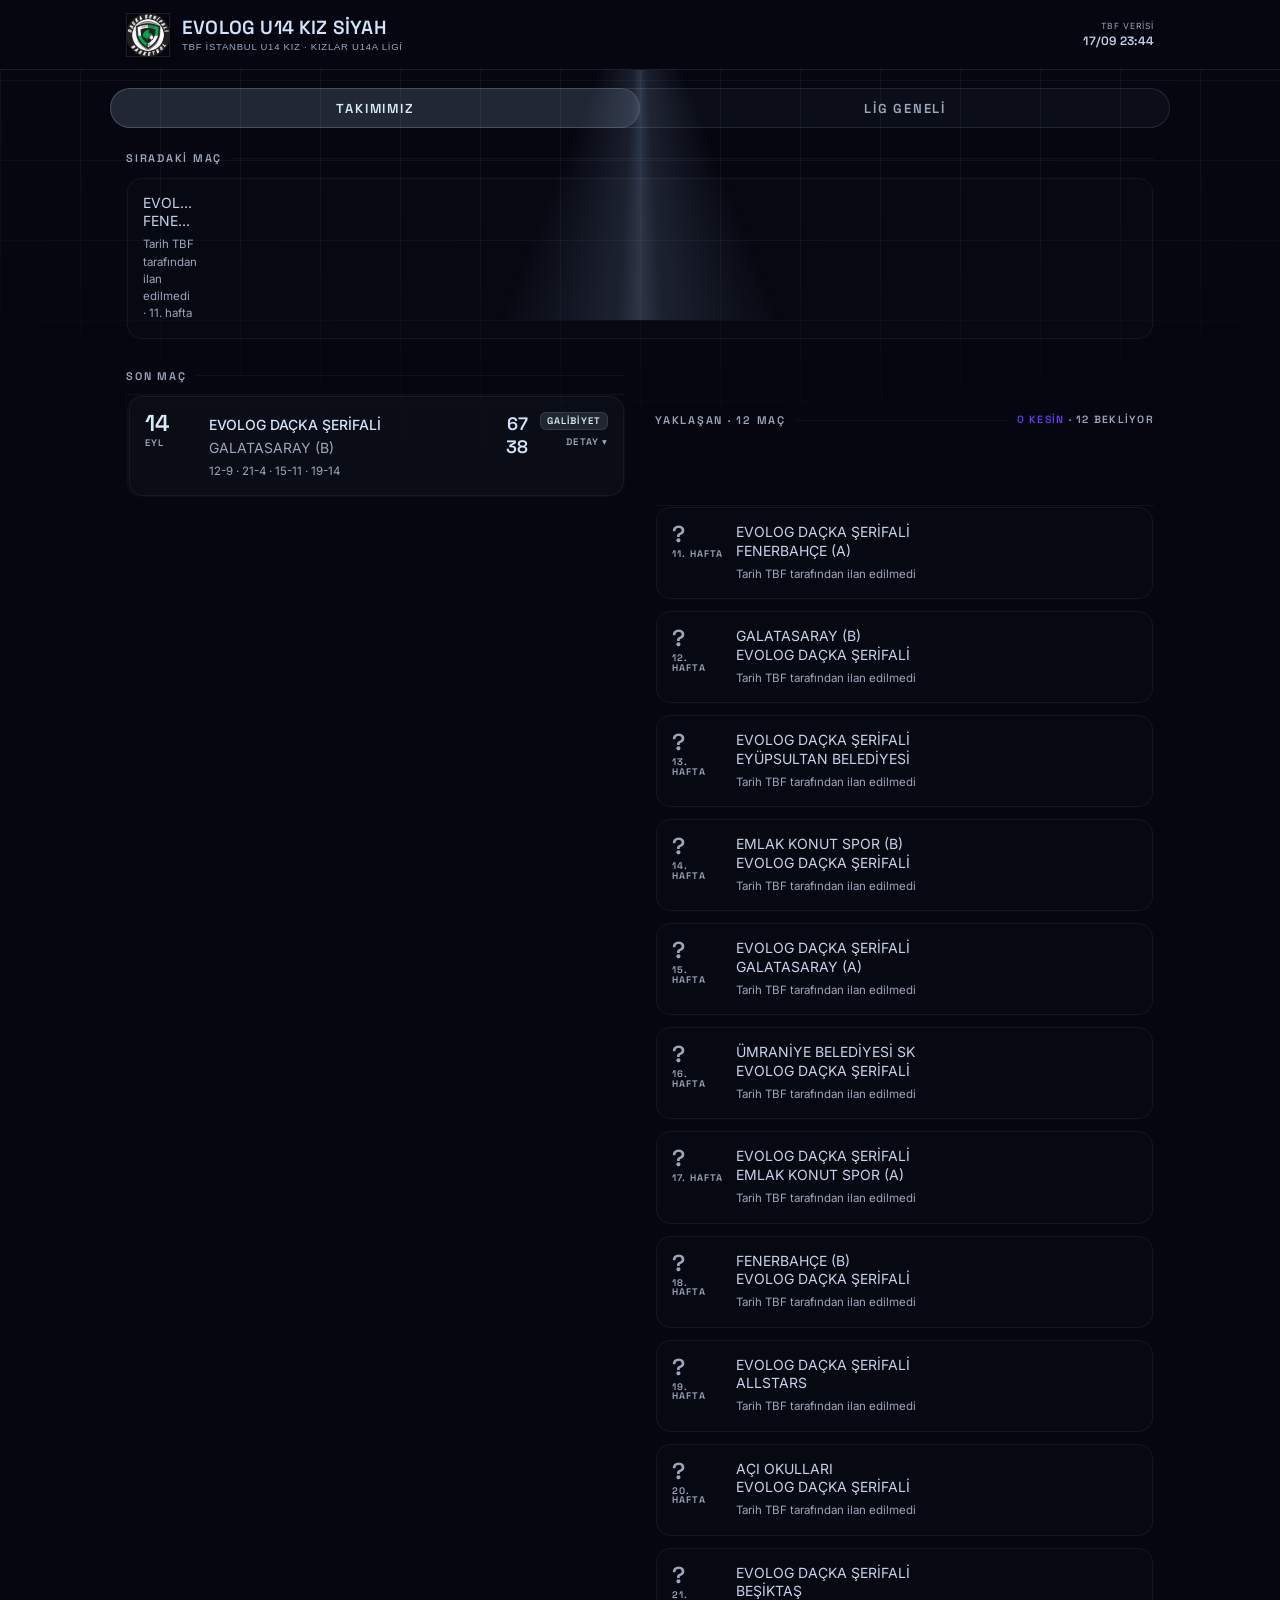
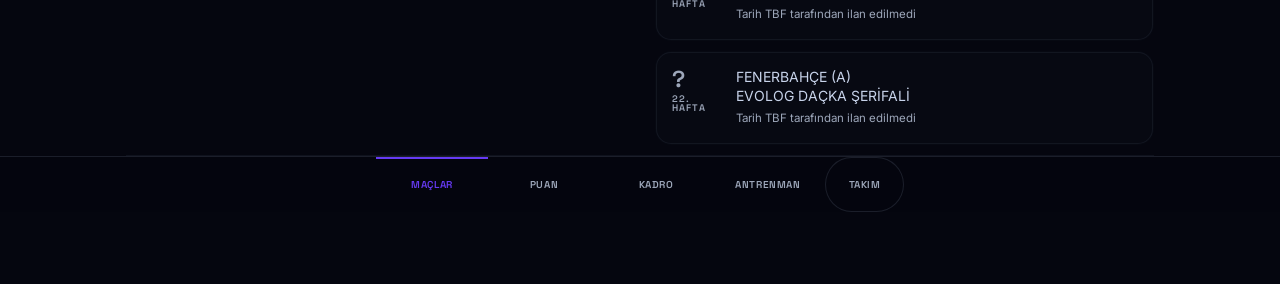
==== commit df467d5e: "Demo: AuthKit stili uygulandi Kullanicidan gelen dort parca (design md, tailwind @theme, css :root, " ====
--- a/demo/index.html
+++ b/demo/index.html
@@ -4,7 +4,7 @@
 <meta charset="UTF-8">
 <meta name="robots" content="noindex, nofollow">
   <meta name="viewport" content="width=device-width, initial-scale=1, viewport-fit=cover">
-<meta name="theme-color" content="#0f1e1c">
+<meta name="theme-color" content="#05060f">
 <meta name="description" content="Evolog U14 Kız Siyah Basketbol Takımı — kadro, fikstür, puan durumu ve antrenman programı">
 <meta name="apple-mobile-web-app-capable" content="yes">
 <meta name="apple-mobile-web-app-status-bar-style" content="black-translucent">
@@ -16,6 +16,9 @@
 <link rel="preconnect" href="https://fonts.googleapis.com">
 <link rel="preconnect" href="https://fonts.gstatic.com" crossorigin>
 <link href="https://fonts.googleapis.com/css2?family=Barlow:wght@400;500;700&family=Barlow+Condensed:wght@400;600&display=swap" rel="stylesheet">
+<link rel="preconnect" href="https://fonts.googleapis.com">
+<link rel="preconnect" href="https://fonts.gstatic.com" crossorigin>
+<link rel="stylesheet" href="https://fonts.googleapis.com/css2?family=Inter:wght@400;500;600;700&family=Space+Grotesk:wght@400;500&family=JetBrains+Mono:wght@400&display=swap">
 <link rel="stylesheet" href="styles.css">
 </head>
 <body>
--- a/demo/styles.css
+++ b/demo/styles.css
@@ -1,56 +1,106 @@
-/* Evolog U14 Kız — saha kenarı skorbord arayüzü.
-   Bilinçli olarak tek temalı: loş salonlarda okunacak, her zeminde aynı durur. */
+/* Evolog U14 Kız — AuthKit denemesi (demo). Ana uygulama etkilenmez. */
 
 :root {
-  /* Tasarim degiskenleri — design_handoff_evolog_ui/tokens.css ile birebir.
-     Eski adlar (--chalk, --ink-2 …) korundu ki markup degismeden gecis olsun. */
+  /* ------------------------------------------------------------------
+     AuthKit — "Frosted glass cathedral at midnight"
+     Ham token'lar: docs/tasarim-v2/03-tokens.css ile birebir.
+     Altta uygulamanin mevcut degisken adlari bu token'lara baglanir;
+     boylece isaretleme degismeden butun ekran yeniden giyinir.
+     ------------------------------------------------------------------ */
+
+  /* Ham palet */
+  --color-midnight-canvas: #05060f;
+  --color-steel-plate:     #2f343e;
+  --color-fog-veil:        #9da7ba;
+  --color-moon-mist:       #c7d3ea;
+  --color-frost-glow:      #d1e4fa;
+  --color-ice-highlight:   #d8ecf8;
+  --color-pure-white:      #ffffff;
+  --color-void-violet:     #663af3;
+  --color-gridline-blue:   #3f4959;
+  --gradient-ice-highlight: linear-gradient(0deg, #d8ecf8 0%, #98c0ef 100%);
+
+  /* Yuzeyler */
+  --surface-frosted-glass: rgba(186, 214, 247, .03);
+  --surface-deep-glass:    rgba(5, 6, 15, .97);
+  --luminous-fill:         rgba(199, 211, 234, .12);
+
+  /* Sistemin kenar dili: solid cizgi yok, 1px inset saç teli */
+  --hairline: rgba(186, 215, 247, .12);
+  --hairline-soft: rgba(186, 215, 247, .06);
+  --edge-inset:   inset 0 0 0 1px rgba(186, 215, 247, .12);
+  --edge-inset-2: inset 0 0 0 1px rgba(186, 214, 247, .06);
+
+  /* Yukseklik: drop-shadow degil, inset frost + yumusak hale */
+  --lift-card: inset 0 1px 1px rgba(199, 211, 234, .12),
+               inset 0 24px 48px rgba(199, 211, 234, .05),
+               0 24px 32px rgba(6, 6, 14, .7);
+  --lift-modal: inset 0 1px 1px rgba(216, 236, 248, .2),
+                inset 0 24px 48px rgba(168, 216, 245, .06),
+                0 16px 32px rgba(0, 0, 0, .3);
+  --halo: 0 0 6px rgba(186, 207, 247, .32), 0 0 12px rgba(238, 186, 247, .24);
+
+  /* Yaricap aileleri — karistirilmaz */
+  --r-card: 16px;
+  --r-badge: 6px;
+  --r-input: 6px;
+  --r-button: 999px;
+  --r-icon: 9999px;
+
+  /* ---- Uygulamanin mevcut degisken adlari bu palete baglanir ---- */
 
   /* Zemin */
-  --ink:        #0d1714;   /* ekran zemini */
-  --ink-raised: #0f1a17;   /* yarim sayfa / panel / kart */
-  --ink-bar:    #0a1210;   /* alt sekme cubugu, kaydet cubugu */
-  --ink-2:      #0f1a17;
-  --ink-3:      #0f1a17;
-
-  /* Metin */
-  --paper:       #e8f0ec;
-  --paper-2:     #a9c0b8;
-  --muted:       #7f9c92;
-  --muted-deep:  #6f8a81;
-  --chalk:       #e8f0ec;
-  --chalk-dim:   #a9c0b8;
-  --chalk-faint: #7f9c92;
-
-  /* Vurgu — sayfada tek bir ise yarar: kesin olan, aktif olan */
-  --amber:      #f2a33c;
-  --amber-wash: rgba(242,163,60,.14);
-  --amber-line: rgba(242,163,60,.55);
-  --amber-dim:  rgba(242,163,60,.14);
-
-  /* Durum */
-  --win:  #7fb08a;
-  --loss: #d9714f;
+  --ink:        var(--color-midnight-canvas);
+  --ink-raised: var(--surface-frosted-glass);
+  --ink-bar:    var(--surface-deep-glass);
+  --ink-2:      var(--surface-frosted-glass);
+  --ink-3:      var(--surface-frosted-glass);
+
+  /* Metin: Ice Highlight -> Frost Glow -> Moon Mist -> Fog Veil */
+  --paper:       var(--color-frost-glow);
+  --paper-2:     var(--color-moon-mist);
+  --muted:       var(--color-fog-veil);
+  --muted-deep:  var(--color-fog-veil);
+  --chalk:       var(--color-frost-glow);
+  --chalk-dim:   var(--color-moon-mist);
+  --chalk-faint: var(--color-fog-veil);
+
+  /* Tek kromatik aksan. Sistemde violet yalnizca birincil eylemin rengi;
+     burada "kesin olan / aktif olan" isareti o role karsilik geliyor. */
+  --amber:      var(--color-void-violet);
+  --amber-wash: rgba(102, 58, 243, .16);
+  --amber-line: rgba(102, 58, 243, .60);
+  --amber-dim:  rgba(102, 58, 243, .16);
+
+  /* Durum renkleri: "ek kromatik aksan yok" kurali geregi yesil/kirmizi
+     yerine parlaklik kademesi. Galibiyet one cikar, maglubiyet geri cekilir. */
+  --win:  var(--color-ice-highlight);
+  --loss: var(--color-fog-veil);
 
   /* Cizgi */
-  --line:      rgba(232,240,236,.16);
-  --line-soft: rgba(232,240,236,.08);
-  --line-dash: rgba(232,240,236,.26);
+  --line:      var(--hairline);
+  --line-soft: var(--hairline-soft);
+  --line-dash: rgba(186, 215, 247, .24);
   --hatch: repeating-linear-gradient(135deg,
-             transparent 0 7px, rgba(232,240,236,.028) 7px 14px);
-
-  /* Tipografi */
-  --display: "Barlow Condensed", "Arial Narrow", system-ui, sans-serif;
-  --body:    "Barlow", system-ui, -apple-system, "Segoe UI", sans-serif;
-
-  /* Olcu */
-  --gutter:   16px;   /* ekran kenari, istisnasiz */
-  --pad-card: 13px;
-  --gap-row:  8px;
-  --row-h:    44px;   /* dokunulabilir en kucuk yukseklik */
-  --radius:   0;
-  --edge:     3px;    /* kesin olayin sol amber seridi */
-  --rail:     52px;   /* liste satirlarindaki tarih/forma sutunu */
+             transparent 0 7px, rgba(186, 215, 247, .03) 7px 14px);
+
+  /* Tipografi — lisansli yuz yerine ikameler:
+     aeonikPro -> Space Grotesk, Untitled Sans -> Inter, dotDigital -> JetBrains Mono */
+  --display: "Space Grotesk", ui-sans-serif, system-ui, sans-serif;
+  --body:    "Inter", ui-sans-serif, system-ui, -apple-system, sans-serif;
+  --eyebrow-font: "JetBrains Mono", ui-monospace, SFMono-Regular, monospace;
+
+  /* Olcu — kaynak masaustu tanitim sayfasi (120px bolum araligi, 48px display).
+     390px'lik yogun bir arac ekraninda ritim asagi olceklendi. */
+  --gutter:   16px;
+  --pad-card: 16px;
+  --gap-row:  10px;
+  --row-h:    44px;
+  --radius:   var(--r-card);
+  --edge:     3px;
+  --rail:     52px;
   --tabbar:   56px;
+  --sec-gap:  40px;      /* kaynakta 120px */
   --safe-b: env(safe-area-inset-bottom, 0px);
   --safe-t: env(safe-area-inset-top, 0px);
 }
@@ -994,3 +1044,263 @@
   text-transform: uppercase; color: var(--muted); margin: 18px 0 8px; }
 .eyebrow::after { display: none; }
 .shint { font-size: 11.5px; color: var(--muted); line-height: 1.6; margin-top: 10px; }
+
+
+/* ====================================================================
+   AuthKit giydirme katmanı
+   Token'ların ifade edemediği sistem kuralları. Mevcut yerleşim
+   korunur; yalnızca yüzey, kenar, yarıçap ve tipografi dili değişir.
+   ==================================================================== */
+
+/* --- Zemin: gece tuvali + blueprint grid + tepede konik spot --------- */
+body {
+  background: var(--color-midnight-canvas);
+  position: relative;
+}
+body::before {
+  content: "";
+  position: fixed; inset: 0; z-index: 0; pointer-events: none;
+  background-image:
+    linear-gradient(to right, rgba(186,215,247,.06) 1px, transparent 1px),
+    linear-gradient(to bottom, rgba(186,215,247,.06) 1px, transparent 1px);
+  background-size: 80px 80px;
+  -webkit-mask-image: radial-gradient(ellipse 120% 70% at 50% 0%, #000 35%, transparent 78%);
+          mask-image: radial-gradient(ellipse 120% 70% at 50% 0%, #000 35%, transparent 78%);
+}
+body::after {
+  content: "";
+  position: fixed; top: 0; left: 0; right: 0; height: 320px;
+  z-index: 0; pointer-events: none;
+  background: conic-gradient(at 50% -12%,
+      transparent 44%, rgba(124,145,182,.18) 49%,
+      rgba(124,145,182,.32) 50%, rgba(124,145,182,.18) 51%, transparent 56%);
+}
+.topbar, main, .tabbar, .psheet, .overlay, .toast { position: relative; z-index: 1; }
+
+/* --- Kenar dili: solid çizgi yok, her yerde 1px inset hairline ------- */
+.nextcard, .event, .note, .blank, .tile, .venuelist .tv,
+.box, .periods, .stbl, .badge, .seg, .agetab, .pl, .ss, .ts2 {
+  border-color: transparent !important;
+}
+.nextcard, .tile, .box, .periods, .venuelist .tv {
+  background: var(--surface-frosted-glass);
+  border-radius: var(--r-card);
+  box-shadow: var(--lift-card);
+  padding: var(--pad-card);
+}
+
+/* --- Kartlar cam levha: sıradaki maç / antrenman ------------------- */
+.nextcard {
+  background: var(--surface-deep-glass);
+  box-shadow: var(--lift-modal);
+  padding: 18px 16px 16px;
+}
+.nc-tn { color: var(--color-ice-highlight); }
+.nc-vs, .nc-venue, .nc-meta { color: var(--color-moon-mist); }
+
+/* Geri sayım: rakamlar cam hücrelerde */
+.clock { gap: 6px; background: none; border: 0; }
+.tick {
+  background: rgba(186,214,247,.06);
+  box-shadow: var(--edge-inset);
+  border-radius: var(--r-badge);
+  border: 0;
+}
+.tick .n { color: var(--color-ice-highlight); }
+.tick .unit { color: var(--color-fog-veil); }
+
+/* --- Eyebrow: ortalanmış, iki yanı solan çizgi --------------------- */
+.eyebrow {
+  font-family: var(--eyebrow-font);
+  font-size: 11px;
+  font-weight: 400;
+  letter-spacing: .10em;
+  text-transform: uppercase;
+  color: var(--color-moon-mist);
+  display: flex; align-items: center; gap: 12px;
+  margin: var(--sec-gap) 0 14px;
+}
+.eyebrow::before, .eyebrow::after {
+  content: ""; flex: 1; height: 1px;
+}
+.eyebrow::before { background: linear-gradient(to right, transparent, var(--hairline)); }
+.eyebrow::after  { background: linear-gradient(to left,  transparent, var(--hairline)); }
+main .panel > .eyebrow:first-of-type,
+main .sec:first-child .eyebrow { margin-top: 18px; }
+
+/* --- Başlık: Skywash gradyan, ağırlık 500, asla 600+ --------------- */
+.topbar h1 {
+  font-family: var(--display);
+  font-weight: 500;
+  letter-spacing: -.01em;
+  background: var(--gradient-ice-highlight);
+  -webkit-background-clip: text; background-clip: text;
+  -webkit-text-fill-color: transparent; color: transparent;
+}
+.topbar .sub { color: var(--color-fog-veil); letter-spacing: .08em; }
+
+/* --- Fikstür satırları: cam levha, kesin olan violet rayla ---------- */
+.event {
+  background: var(--surface-frosted-glass);
+  border-radius: var(--r-card);
+  box-shadow: var(--edge-inset-2);
+  margin-bottom: var(--gap-row);
+  overflow: hidden;
+}
+.event.ours, .event.hw, .event.aw {
+  box-shadow: var(--edge-inset), inset 3px 0 0 var(--color-void-violet);
+}
+.event--tbd { background: rgba(186,214,247,.015); }
+.ev-date .dd { color: var(--color-ice-highlight); }
+.ev-date .mm, .ev-date .hh { color: var(--color-fog-veil); }
+.ev-team .nm { color: var(--color-frost-glow); }
+.ev-team .sc { color: var(--color-ice-highlight); }
+.ev-sub, .event-note { color: var(--color-fog-veil); }
+.ev-chg { color: var(--color-void-violet); }
+
+/* Galibiyet/mağlubiyet: ek renk yok, parlaklık kademesi */
+.win  { color: var(--color-ice-highlight) !important; }
+.loss { color: var(--color-fog-veil) !important; }
+
+/* --- Rozetler ve düğmeler: yarıçap aileleri karışmaz --------------- */
+.badge, .tag {
+  border-radius: var(--r-badge);
+  background: var(--luminous-fill);
+  color: var(--color-frost-glow);
+  box-shadow: var(--edge-inset);
+  border: 0;
+}
+.seg, .agetab, button.seg, .tgl, .pick {
+  border-radius: var(--r-button);
+  background: rgba(186,214,247,.06);
+  box-shadow: var(--edge-inset);
+  border: 0;
+  color: var(--color-pure-white);
+}
+.seg[aria-selected="true"], .agetab[aria-selected="true"], .seg.on, .pick.on {
+  background: rgba(186,214,247,.12);
+  color: var(--color-ice-highlight);
+}
+.agebadge {
+  border-radius: var(--r-button);
+  background: var(--luminous-fill);
+  box-shadow: var(--edge-inset);
+  color: var(--color-frost-glow);
+}
+input, select, textarea {
+  border-radius: var(--r-input) !important;
+  background: rgba(199,211,234,.06) !important;
+  color: var(--color-pure-white) !important;
+  box-shadow: var(--edge-inset);
+  border: 0 !important;
+}
+input::placeholder { color: rgba(199,211,234,.6); }
+input:focus, select:focus, textarea:focus {
+  box-shadow: inset 0 0 0 1px rgba(186,215,247,.24);
+  outline: none;
+}
+
+/* --- Tablolar: satır ayracı saç teli ------------------------------- */
+.stbl, .box { background: var(--surface-frosted-glass); }
+.strow, .sthead, table.box tr { border-color: var(--hairline-soft) !important; }
+.sthead, table.box th { color: var(--color-fog-veil); }
+.strow.ours { background: rgba(102,58,243,.14); }
+.strow.ours .rk, .strow.ours .pts { color: var(--color-void-violet); }
+.tm { color: var(--color-frost-glow); }
+
+/* --- Kadro / antrenman satırları ----------------------------------- */
+.pl, .ss, .ts2 {
+  border-bottom: 1px solid var(--hairline-soft);
+  border-radius: 0;
+}
+.pl .no { color: var(--color-void-violet); font-family: var(--display); font-weight: 500; }
+.pl .nm, .ss .nm { color: var(--color-frost-glow); }
+.pl .meta, .pl .yr, .ss .role { color: var(--color-fog-veil); }
+.ts2.bugun, .ts2.today { box-shadow: inset 3px 0 0 var(--color-void-violet); }
+
+/* --- Uyarı / boş durum --------------------------------------------- */
+.note {
+  border-radius: var(--r-card);
+  background: rgba(186,214,247,.04);
+  box-shadow: var(--edge-inset);
+  border-left: 0;
+  color: var(--color-moon-mist);
+}
+.note b { color: var(--color-ice-highlight); }
+.note.bad { box-shadow: inset 0 0 0 1px rgba(102,58,243,.35); }
+.note.bad b { color: var(--color-void-violet); }
+.blank {
+  border: 0;
+  box-shadow: var(--edge-inset-2);
+  border-radius: var(--r-card);
+  background: rgba(186,214,247,.02);
+  color: var(--color-fog-veil);
+}
+
+/* --- Alt sekme çubuğu: cam, aktif olan violet ---------------------- */
+.tabbar {
+  background: var(--surface-deep-glass);
+  border-top: 1px solid var(--hairline);
+  backdrop-filter: blur(16px);
+}
+.tabbar button { color: var(--color-fog-veil); }
+.tabbar button[aria-selected="true"] { color: var(--color-void-violet); }
+.tabbar button[aria-selected="true"]::before { background: var(--color-void-violet); }
+
+/* --- Arma: dairesel ikon kabı -------------------------------------- */
+.crest { border-radius: var(--r-icon); box-shadow: var(--edge-inset); }
+
+/* --- Erişilebilirlik: odak violet ---------------------------------- */
+:focus-visible { outline: 2px solid var(--color-void-violet); outline-offset: 2px; }
+
+@media (prefers-reduced-motion: reduce) { * { animation: none !important; transition: none !important; } }
+
+
+/* --- Düzeltmeler: sistem kurallarına aykırı kalan iki yer -------------- */
+
+/* Segment kontrolü: violet dolgu yalnızca birincil eylemin hakkı.
+   Aktif segment buzlu cam kademesiyle ayrışır, renkle değil. */
+.seg button,
+.ctabs .seg button {
+  background: transparent;
+  color: var(--color-fog-veil);
+  border-radius: var(--r-button);
+  border: 0;
+}
+.seg button[aria-selected="true"],
+.seg button.on,
+.ctabs .seg button[aria-selected="true"] {
+  background: rgba(186, 214, 247, .12);
+  color: var(--color-ice-highlight);
+  box-shadow: var(--edge-inset);
+}
+.seg { background: rgba(186,214,247,.04); box-shadow: var(--edge-inset); border-radius: var(--r-button); }
+
+/* Sonuç rozeti: "ek kromatik aksan yok" kuralı yeşil/kırmızıyı dışarıda
+   bırakıyor. Galibiyet parlaklıkla öne çıkar, mağlubiyet geri çekilir;
+   zemin her ikisinde de aynı buzlu dolgu. */
+.badge.win, .badge.loss, .tag.w, .tag.l {
+  background: var(--luminous-fill) !important;
+  box-shadow: var(--edge-inset);
+  border: 0;
+}
+.badge.win, .tag.w {
+  color: var(--color-ice-highlight) !important;
+  font-weight: 600;
+}
+.badge.loss, .tag.l {
+  color: var(--color-fog-veil) !important;
+  font-weight: 400;
+}
+
+/* Alt çubuk: takım rozeti sekme etiketine girmesin. Dairesel ikon kabı
+   yarıçapı yalnızca gerçek ikon kaplarına ait; bu bir etiket, hap olmalı. */
+.agebadge {
+  border-radius: var(--r-button);
+  padding: 3px 9px;
+  font-size: 11px;
+  white-space: nowrap;
+}
+.tabbar button { min-width: 0; }
+.tabbar button span,
+.tabbar button { font-size: 10px; letter-spacing: .06em; }
